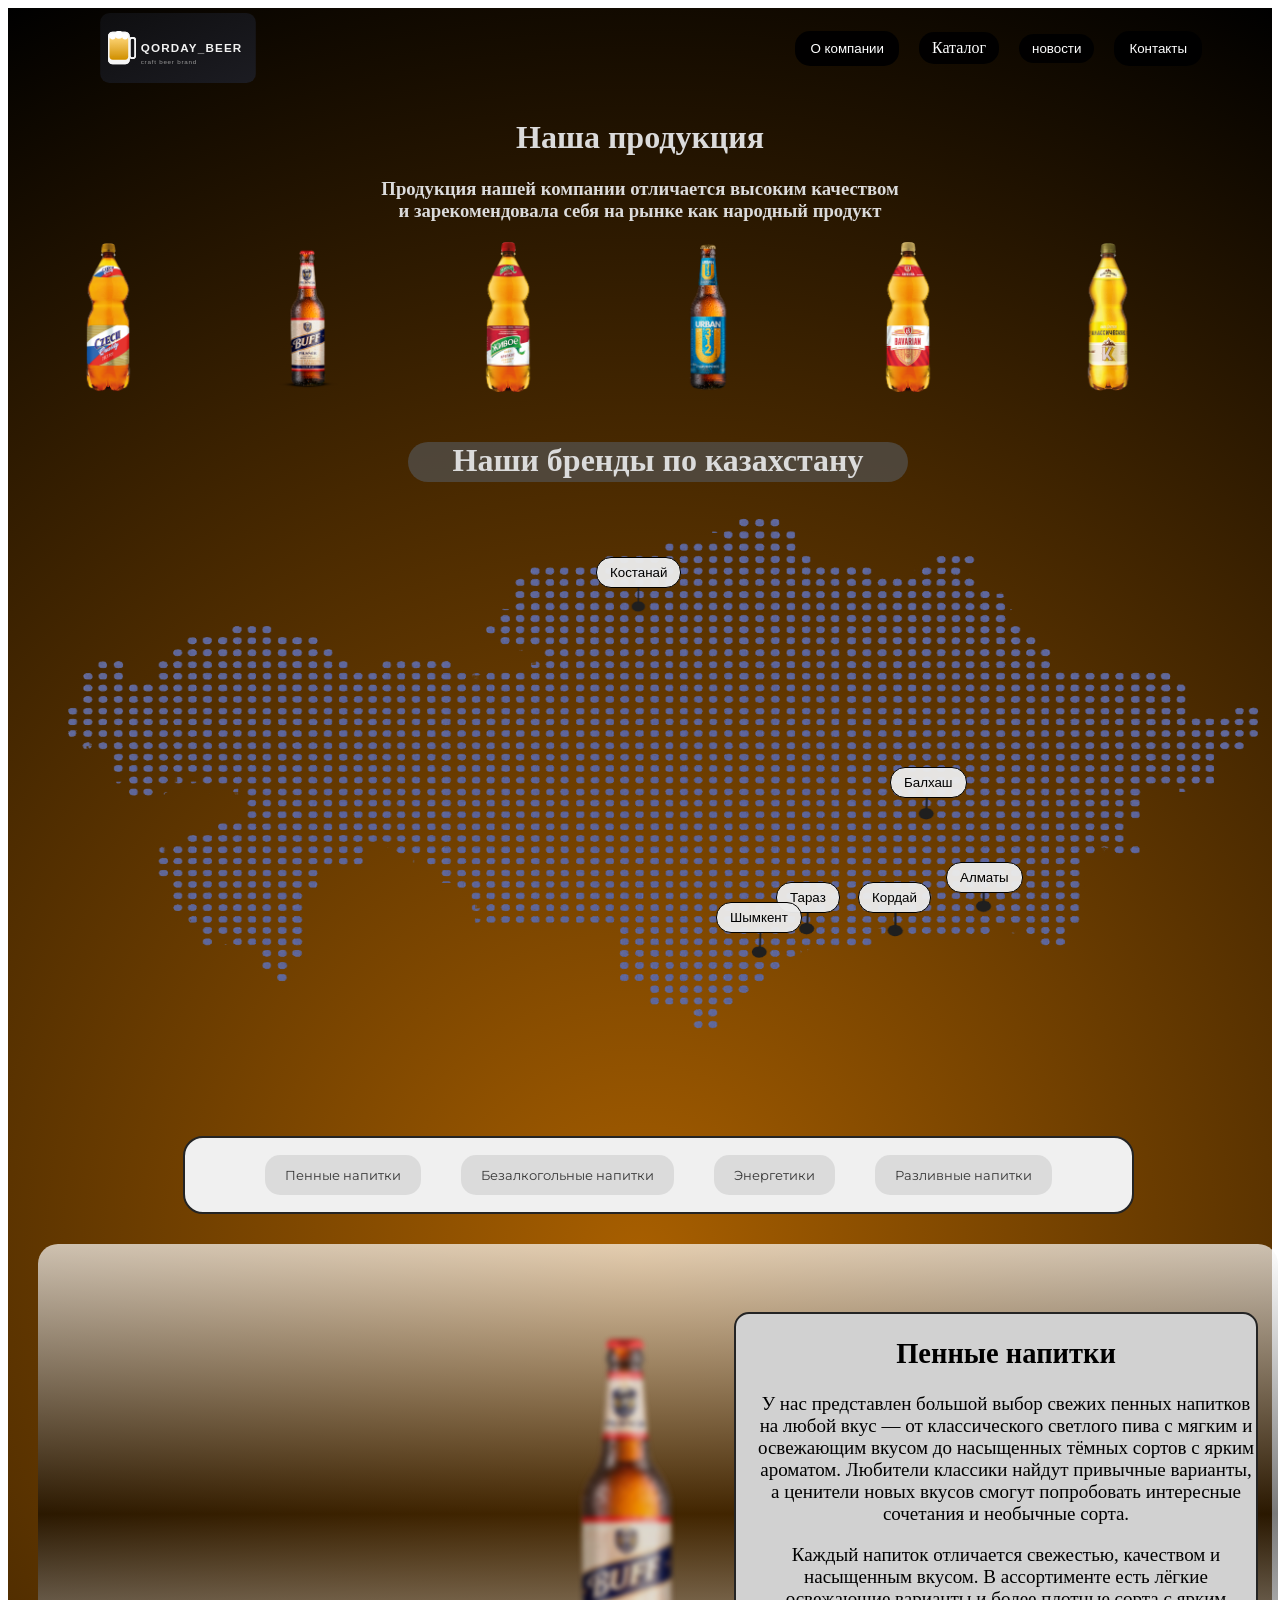
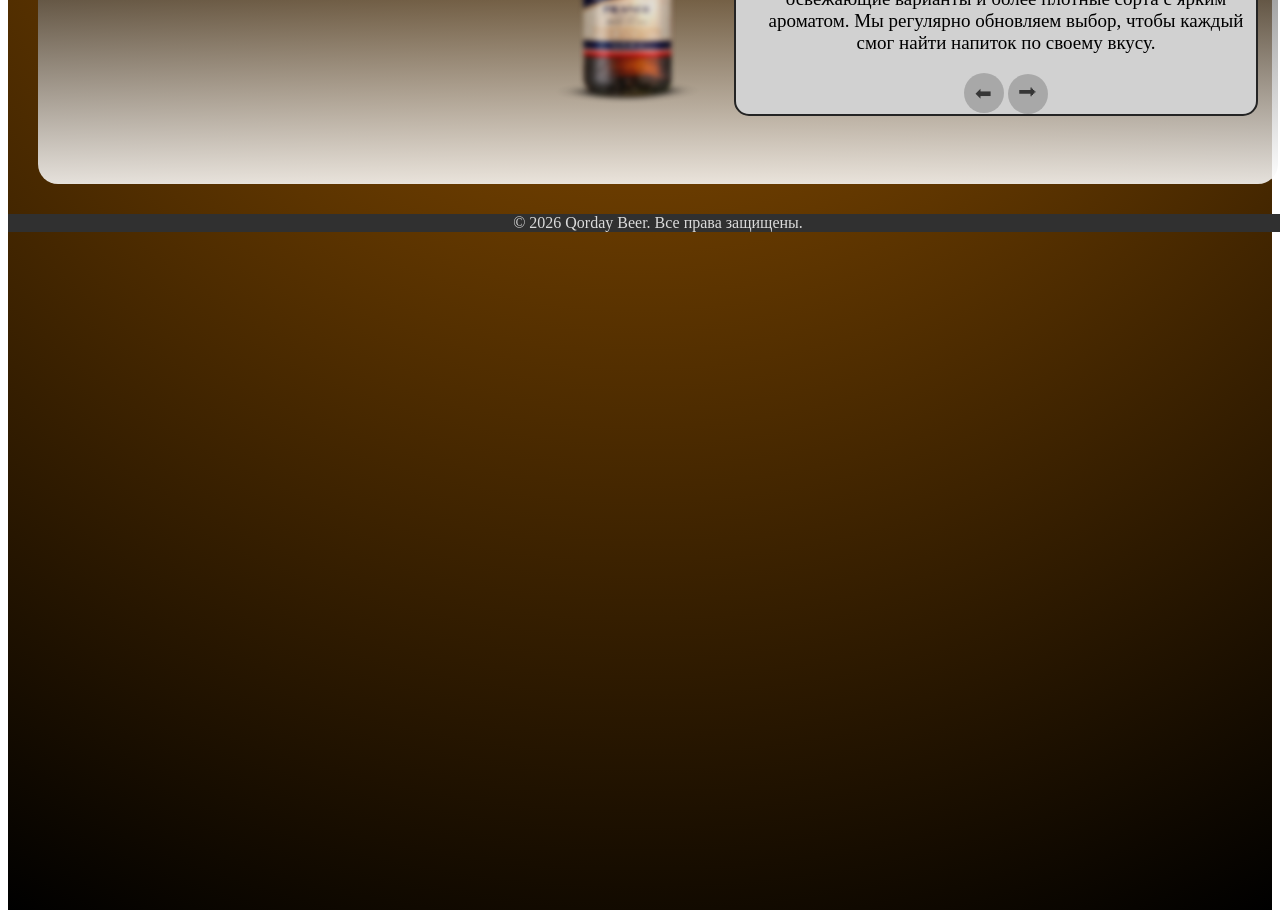
==== index.html @ 442737ae "first commit" ====
<!DOCTYPE html>
<html lang="ru">
  <head>
    <link href="https://fonts.googleapis.com/css2?family=Montserrat:wght@900&display=swap" rel="stylesheet">
    <link rel="icon" type="image/png" href="images/img_logo.jpg">
    <title>Qorday_Beer</title>
    <link rel="stylesheet" href="style.css">
    <link rel="stylesheet" href="https://cdn.jsdelivr.net/npm/swiper@11/swiper-bundle.min.css"/>
</head>
<body>
<div class="col">
       <header>
          <nav class="container">

            <div class="logo">
              <img src="images/br.svg" class="Photo_logo">
            </div>

              <div class="menu">

                <div class="nav_comp">
                  <div class="companiya">
                    <button class="btn_3">О компании</button>
                    <div class="dropdown_2">
                      <h2 class="o_nas">Абдыш-Ата – один из крупнейших производителей алкогольных и безалкогольных напитков Кыргызстана. Компания «Абдыш-Ата» была создана в 2000 году на базе Кантского сахарного завода, заложенного в далеком 1929 году. Начиная с экспериментальных нескольких ящиков пива торговой марки «Наше», компания постепенно набирала обороты. В результате были разработаны рецептуры, в основу которых легли эксклюзивные сорта хмеля и сочетание разных видов солода.</h2>
                  
                    </div>
                  </div>
                </div>

              <a href="catalog.html" class="btn_1 catalog">Каталог</a>

              <div class="nav_novosti">
                <div class="novosti">
                  <button class="btn_1">новости</button>
                  <div class="dropdown_3">
                    <h3 class="o_nas_2">Новостей пока нет.</h3>

                  </div>
                </div>
              </div>

                <div class="nav">
                  <div class="contacts">
                    <button class="btn_2">Контакты</button>
                    <div class="dropdown">
                      <a href="tel:+77007777070">+7 700 777 70 70</a>
                      <a href="tel:+77007007777">+7 700 700 77 77</a>
                    </div>
                  </div>
                </div>
              </div>

          </nav>
        </header>
  <div class="wrapper">
  <h1>Наша продукция</h1>
  <h3>Продукция нашей компании отличается высоким качеством<br>
и зарекомендовала себя на рынке как народный продукт</h3>
<div class="area">
  <div class="track">
    <div class="group">
      <img src="images/Чех.png" class="Photo">
      <img src="images/Баф.png" class="Photo">
      <img src="images/Живое пластик.png" class="Photo">
      <img src="images/урбааан.png" class="Photo">
      <img src="images/Бавария пластик.png" class="Photo">
      <img src="images/Классическое.png" class="Photo">
      <img src="images/жив.png" class="Photo">
      <img src="images/Живое пластик.png" class="Photo">
      <img src="images/лунтик.png" class="Photo">
    </div>

    <div class="group">
      <img src="images/Чех.png" class="Photo">
      <img src="images/Баф.png" class="Photo">
      <img src="images/Живое пластик.png" class="Photo">
      <img src="images/урбааан.png" class="Photo">
      <img src="images/Бавария пластик.png" class="Photo">
      <img src="images/Классическое.png" class="Photo">
      <img src="images/жив.png" class="Photo">
      <img src="images/Живое пластик.png" class="Photo">
      <img src="images/лунтик.png" class="Photo">
    </div>
  </div>
</div>





          <!--КАРТА-->
<div class="map">
  <h1>Наши бренды по казахстану</h1>
  <img src="images/карт_изм.png" class="map_photo">

  <!-- кнопки прямо в .map -->
<button class="btn_map_m1 btn_korday" onclick="openCity('korday')">Кордай</button>
<button class="btn_map_m1 btn_almaty" onclick="openCity('almaty')">Алматы</button>
<button class="btn_map_m1 btn_taraz" onclick="openCity('taraz')">Тараз</button>
<button class="btn_map_m1 btn_shymkent" onclick="openCity('shymkent')">Шымкент</button>
<button class="btn_map_m1 btn_balhash" onclick="openCity('balhash')">Балхаш</button>
<button class="btn_map_m1 btn_kostanay" onclick="openCity('kostanay')">Костанай</button>

<div class="dropdown_map01" id="city_dropdown">
  <button class="close" onclick="closeCity()">✕</button>
  <h2 id="city_name" class="zagolovok_map"></h2>
  <div id="city_photos"></div>
</div>



<div class="menu_2">
  <button class="btn_menu btn_01">Пенные напитки</button>
  <button class="btn_menu btn_02">Безалкогольные напитки</button>
  <button class="btn_menu btn_03">Энергетики</button>
  <button class="btn_menu btn_04">Разливные напитки</button>
</div>





<div class="cards">
  <div class="swiper">
    <div class="swiper-wrapper">
    </div>
  </div>

  <div class="opisanie">
    <h2 class="zagolovok_ops"></h2>
    <p class="text_1"></p>
    <p class="text_2"></p>
    <button class="strelki swiper-prev">⬅</button>
    <button class="strelki swiper-next">⮕</button>
  </div>
</div>


<footer class="col_footer">
  <p>© 2026 Qorday Beer. Все права защищены.</p>
</footer>


</div>
  </div>
</div>



<script src="https://cdn.jsdelivr.net/npm/swiper@11/swiper-bundle.min.js"></script>
<script src="script.js"></script>

</body>
</html>
---- style.css ----
.container {
  display: flex;
  justify-content: space-between;
  align-items: center;
  padding: 0px 70px;
  height: 80px;
}

.menu {
  display: flex;
  gap: 20px;
  align-items: center;
}

.btn_1,    /* Оформление кнопок */
.btn_2,
.btn_3 {
  padding: 7px 13px;
  background-color: rgba(0, 0, 0, 0.966);
  color: white;
  border: none;
  border-radius: 15px;
  transition: 0.3s;
  cursor: pointer;
}

.btn_1:hover,
.btn_2:hover,
.btn_3:hover  {
  transform: scale(1.05);
}

.btn_map:hover {
  transform: scale(1.05);
}


.nav_comp {
  position: relative;
}

.companiya {
  position: relative;
  display: inline-block;
}

/* кнопка */
.btn_3 {
  padding: 10px 15px;
  cursor: pointer;
}

/* dropdown */
.dropdown_2 {
  position: absolute;
  top: 100%;
  left: 0;

  background: rgb(162, 165, 81);
  border: 5px solid #ccc;
  border-radius: 20px;
  min-width: 400px;

  box-shadow: 0 5px 15px rgba(0, 0, 0, 0.2);
  z-index: 1000;

  /* скрыто */
  opacity: 0;
  visibility: hidden;
  transform: translateY(10px);

  transition: all 0.25s ease;

  pointer-events: none;
}

/* текст */
.o_nas {
  padding: 10px;
  color: black;
  font-size: 14px;
  line-height: 1.4;
}

/* появление */
.companiya:hover .dropdown_2 {
  opacity: 1;
  visibility: visible;
  transform: translateY(0);
  pointer-events: auto;
}


.nav {
  position: relative;
}

.contacts {
  position: relative;
  display: inline-block;
}

/* кнопка */
.btn_2 {
  padding: 10px 15px;
  cursor: pointer;
}

/* dropdown */
.dropdown {
  position: absolute;
  top: 100%;
  left: 0;

  background: white;
  border: 3px solid #ccc;
  border-radius: 10px;

  min-width: 180px;
  box-shadow: 0 5px 15px rgba(0,0,0,0.2);
  z-index: 1000;

  /* скрытие (без display) */
  opacity: 0;
  visibility: hidden;
  transform: translateY(10px);

  transition: all 0.25s ease;

  pointer-events: none;
}

/* ссылки */
.dropdown a {
  display: block;
  padding: 10px;
  text-decoration: none;
  color: black;
  margin-bottom: 4px;
}

.dropdown a:hover {
  background: #444444;
  border-radius: 12px;
  transition: 0.4s;
}

/* появление */
.contacts:hover .dropdown {
  opacity: 1;
  visibility: visible;
  transform: translateY(0);
  pointer-events: auto;
}

.logo {
  display: flex;
  align-items: center;
  gap: 10px;
}

.Photo_logo {
  border-radius: 15px;
  width: 200px;
  height: 70px;
}

.wrapper {
  display: block;
  text-align: center;
  border-radius: 0px;
  color:rgb(219, 219, 219);
  margin-top: 0px;
  padding-top: 10px;
}

.area {
  width: 100%;
  height: 200px;
  overflow: hidden;
  position: relative;
  margin-top: 20px;
}

.track {
  display: flex;
  align-items: center;
  width: fit-content;
  animation: scroll 25s linear infinite;
}

.group {
  display: flex;
  align-items: center;
  flex-wrap: nowrap;
}

.Photo {
  width: 200px;
  height: 150px;
  object-fit: contain;
  flex-shrink: 0;
  display: block;
  max-width: 200px;
  max-height: 150px;
}



@keyframes scroll {
  0% {
    transform: translateX(0);
  }
  100% {
    transform: translateX(-50%);
  }
}

                  /* Оформление кнопок меню */
.btn_menu {
  padding: 12px 20px;
  background-color: rgba(219, 219, 219, 0.966);
  color: rgb(54, 54, 54);
  border: none;
  border-radius: 15px;
  transition: 0.3s;
  cursor: pointer;
  font-family: 'Montserrat', sans-serif;
}

.btn_menu:hover {
  background-color: #303030;
  color:#ebebeb
}

.btn_menu.active {
  background-color: #303030;
  color:#ebebeb
}


                   /* ОФОРМЛЕНИЕ КАРТОЧЕК */

.menu_2 {
  display: flex;
  justify-content: center;
  gap: 40px;   /* уменьшили */
  background-color: #f0f0f0;
  border-color: #0000;
  border: 2px solid#242424;
  padding: 17px 80px;
  width: fit-content;
  margin: 0 auto;
  border-radius: 20px;
}                  /* ОФОРМЛЕНИЕ КАРТОЧЕК*/




.cards {
  display: flex;
  justify-content: center;
  gap: 30px;
  padding: 20px;
  align-items: center;
  position: relative;
  background: #ffffff;
  background: linear-gradient(0deg, rgba(255, 255, 255, 0.86) 0%, rgba(0, 0, 0, 0.52) 50%, rgba(255, 255, 255, 0.69) 100%);
  border-radius: 20px;
  margin: 30px;
}

.col {
  min-height: 278vh;
  width: 100%;
  background: #a85f00;
  background: radial-gradient(circle, rgba(168, 95, 0, 1) 0%, rgba(0, 0, 0, 1) 100%);
}

      /* СТРЕЛКИ */
.strelki {
  height: 40px;
  width: 40px;
  font-size: 20px;
  background-color: rgba(167, 167, 167, 0.966);
  color: rgb(54, 54, 54);
  transition: 0.3s;
  border-radius: 100%;
  border:none;
}

.strelki:hover {
  background-color: #242424;
  color:#ebebeb
}      /* СТРЕЛКИ */


.opisanie {
  background-color: #d1d1d1;
  border-radius: 15px;
  max-width: 500px;
  height: 400px;
  align-items: center;
  border: 2px solid#242424;
  font-size: 19px;
  padding-left: 20px;
}

.text_1,
.text_2,
.zagolovok_ops {
  color:#000000
}

.swiper {
  width: 700px;
  height: 500px;
}

.swiper-slide {
  display: flex;
  align-items: center;
  justify-content: center;
  opacity: 0.9;
  transform: scale(0.8);
  transition: all 0.3s ease;
  filter:blur(3px)
}

.swiper-slide img {
  width: 350px;
  height:500px;
  object-fit: contain;
}

.swiper-slide-active {
  opacity: 1;
  transform: scale(1);
  z-index: 2;
  filter:blur(0px)
}


         /* КАРТА ОФОРМЛЕНИЕ */
.map {
  position: relative;
  width: 1300px;
  height: 750px;
  margin: auto;
}

.map h1 {
  background-color: #535353af;
  border-radius: 20px;
  width: 500px;
  height: 40px;
  text-align: center;
  margin: auto;
}


.map_photo {
  width: 1300px;
  height: 650px;
}


.btn_map_m1{
  padding: 10px 15px;
  cursor: pointer;
}

.btn_map_m1 {
  padding: 7px 13px;
  background-color: rgba(235, 235, 235, 0.966);
  color: rgb(0, 0, 0);
  border: 1px solid black;
  border-radius: 15px;
  transition: 0.3s;
  cursor: pointer;
}

.btn_map_m1.active {
  background-color: black;
  color:rgb(219, 219, 219) 
}

/* dropdown */
.dropdown_map01 {
  position: absolute;
  top: 330px;  /* можешь двигать */
  left: 20px;
  flex-direction: column;

  border: 1px solid #b3b3b3;
  border-radius: 10px;
  max-width: 300px;  /* максимальная ширина */
  overflow-x: auto;  /* скролл если фото много */
  overflow-y: hidden;

  box-shadow: 0 5px 15px rgba(0,0,0,0.2);
  z-index: 1000;

  opacity: 0;
  visibility: hidden;
  transform: translateY(10px);
  transition: all 0.25s ease;
  pointer-events: none;
}

#city_name {
  padding: 5px 10px;
  background-color: #ffffff;
  color:#222222;
  position: sticky;
  left: 0;
  z-index: 1;
}

#city_photos {
  display: flex;
  flex-wrap: nowrap;  /* не переносит, всё в одну строку */
  gap: 5px;
}

.img_map_1 {
  width: 180px;
  height: 250px;;
}

.dropdown_map01.open {
  opacity: 1;
  visibility: visible;
  transform: translateY(0);
  pointer-events: auto;
  background-color: #ffffff;
}


.close {
  position: sticky;
  border-radius: 100%;
  border:none;
  top: 0px;
  left: calc(100% - 35px);
  background-color: #0e0e0eee;
  color:#ffffff;
  width: 35px;
  height: 35px;
  cursor: pointer;
}


.btn_korday {
  position: absolute;
  top: 440px;
  left: 850px;
}

.btn_almaty {
  position: absolute;
  top: 420px;
  left: 938px;
}

.btn_taraz {
  position: absolute;
  top: 440px;
  left: 768px;
}

.btn_shymkent {
  position: absolute;
  top: 460px;
  left: 708px;
}

.btn_balhash {
  position: absolute;
  top: 325px;
  left: 882px;
}

.btn_kostanay {
  position: absolute;
  top: 115px;
  left: 588px;
}

.btn_map_m1:hover {
  background-color: #222222;
  color:#dbdbdb;
}

.col_footer {
  background-color: #303030;
}




.nav_novosti {
  position: relative;
}

.novosti {
  position: relative;
  display: inline-block;
}

.dropdown_3 {
  position: absolute;
  top: 100%;
  left: 0;
  background: rgb(162, 165, 81);
  border: 5px solid #ccc;
  border-radius: 20px;
  min-width: 200px;
  z-index: 1000;
  opacity: 0;
  visibility: hidden;
  transform: translateY(10px);
  transition: all 0.25s ease;
  pointer-events: none;
}

.novosti:hover .dropdown_3 {
  opacity: 1;
  visibility: visible;
  transform: translateY(0);
  pointer-events: auto;
}

.catalog {
  text-decoration: none;
}
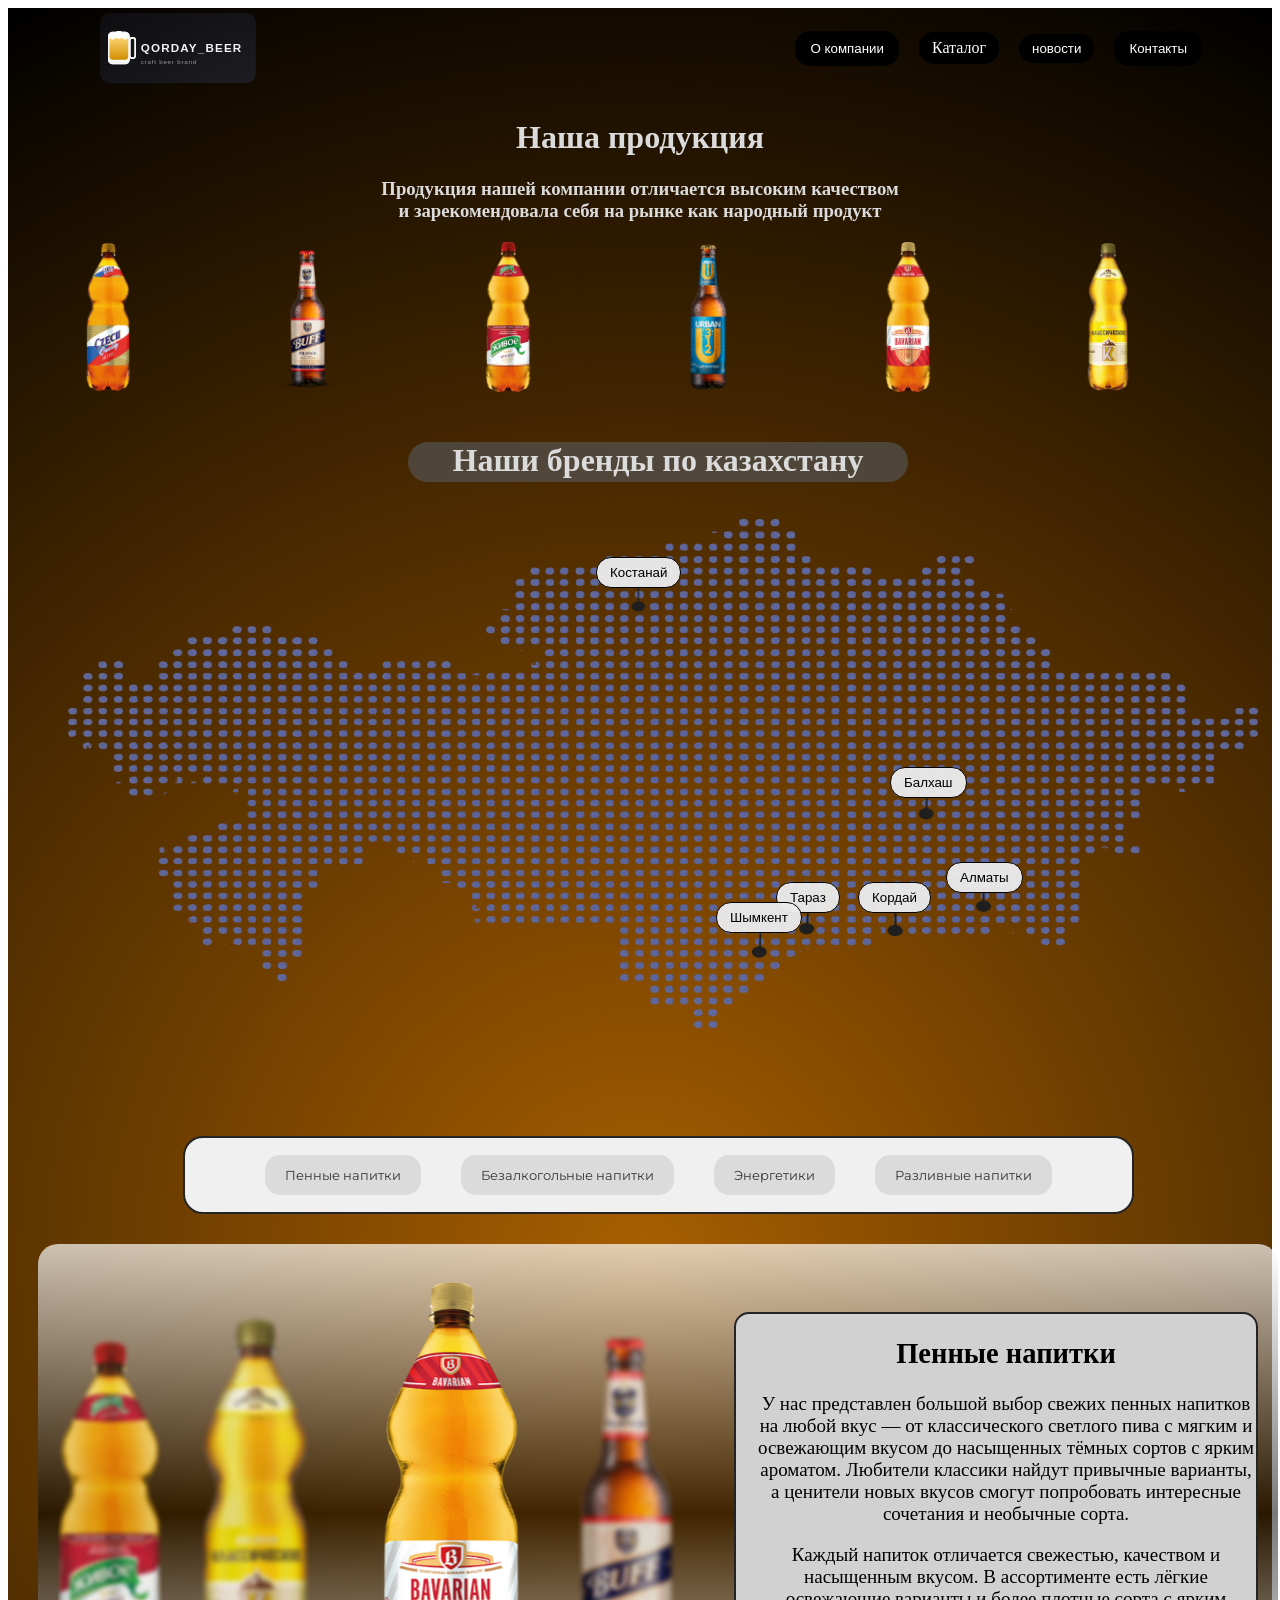
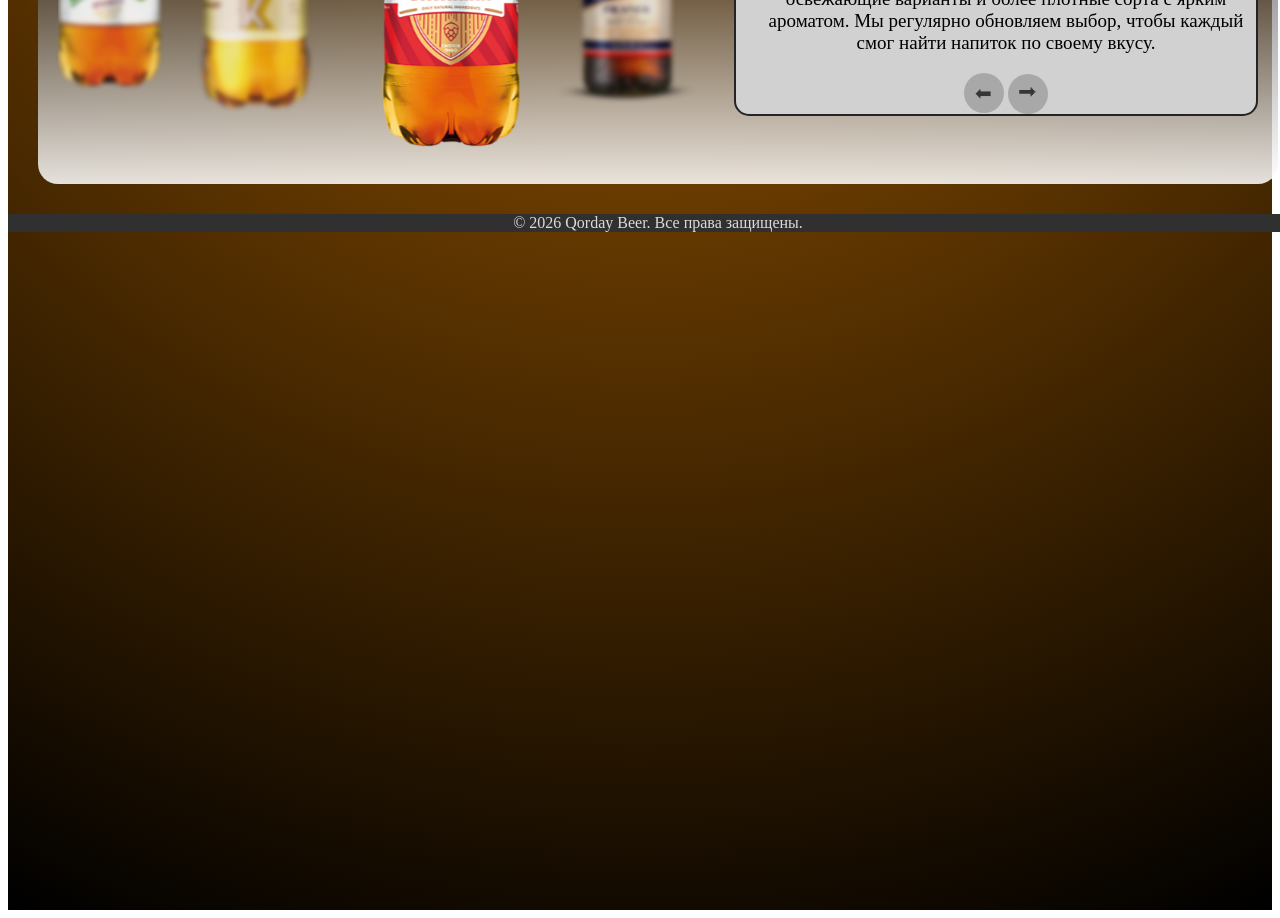
==== commit 6449d8dd: "rename images" ====
--- a/index.html
+++ b/index.html
@@ -66,7 +66,7 @@
       <img src="images/урбааан.png" class="Photo">
       <img src="images/Бавария пластик.png" class="Photo">
       <img src="images/Классическое.png" class="Photo">
-      <img src="images/жив.png" class="Photo">
+      <img src="images/zivoe.png" class="Photo">
       <img src="images/Живое пластик.png" class="Photo">
       <img src="images/лунтик.png" class="Photo">
     </div>
@@ -78,7 +78,7 @@
       <img src="images/урбааан.png" class="Photo">
       <img src="images/Бавария пластик.png" class="Photo">
       <img src="images/Классическое.png" class="Photo">
-      <img src="images/жив.png" class="Photo">
+      <img src="images/zivoe.png" class="Photo">
       <img src="images/Живое пластик.png" class="Photo">
       <img src="images/лунтик.png" class="Photo">
     </div>
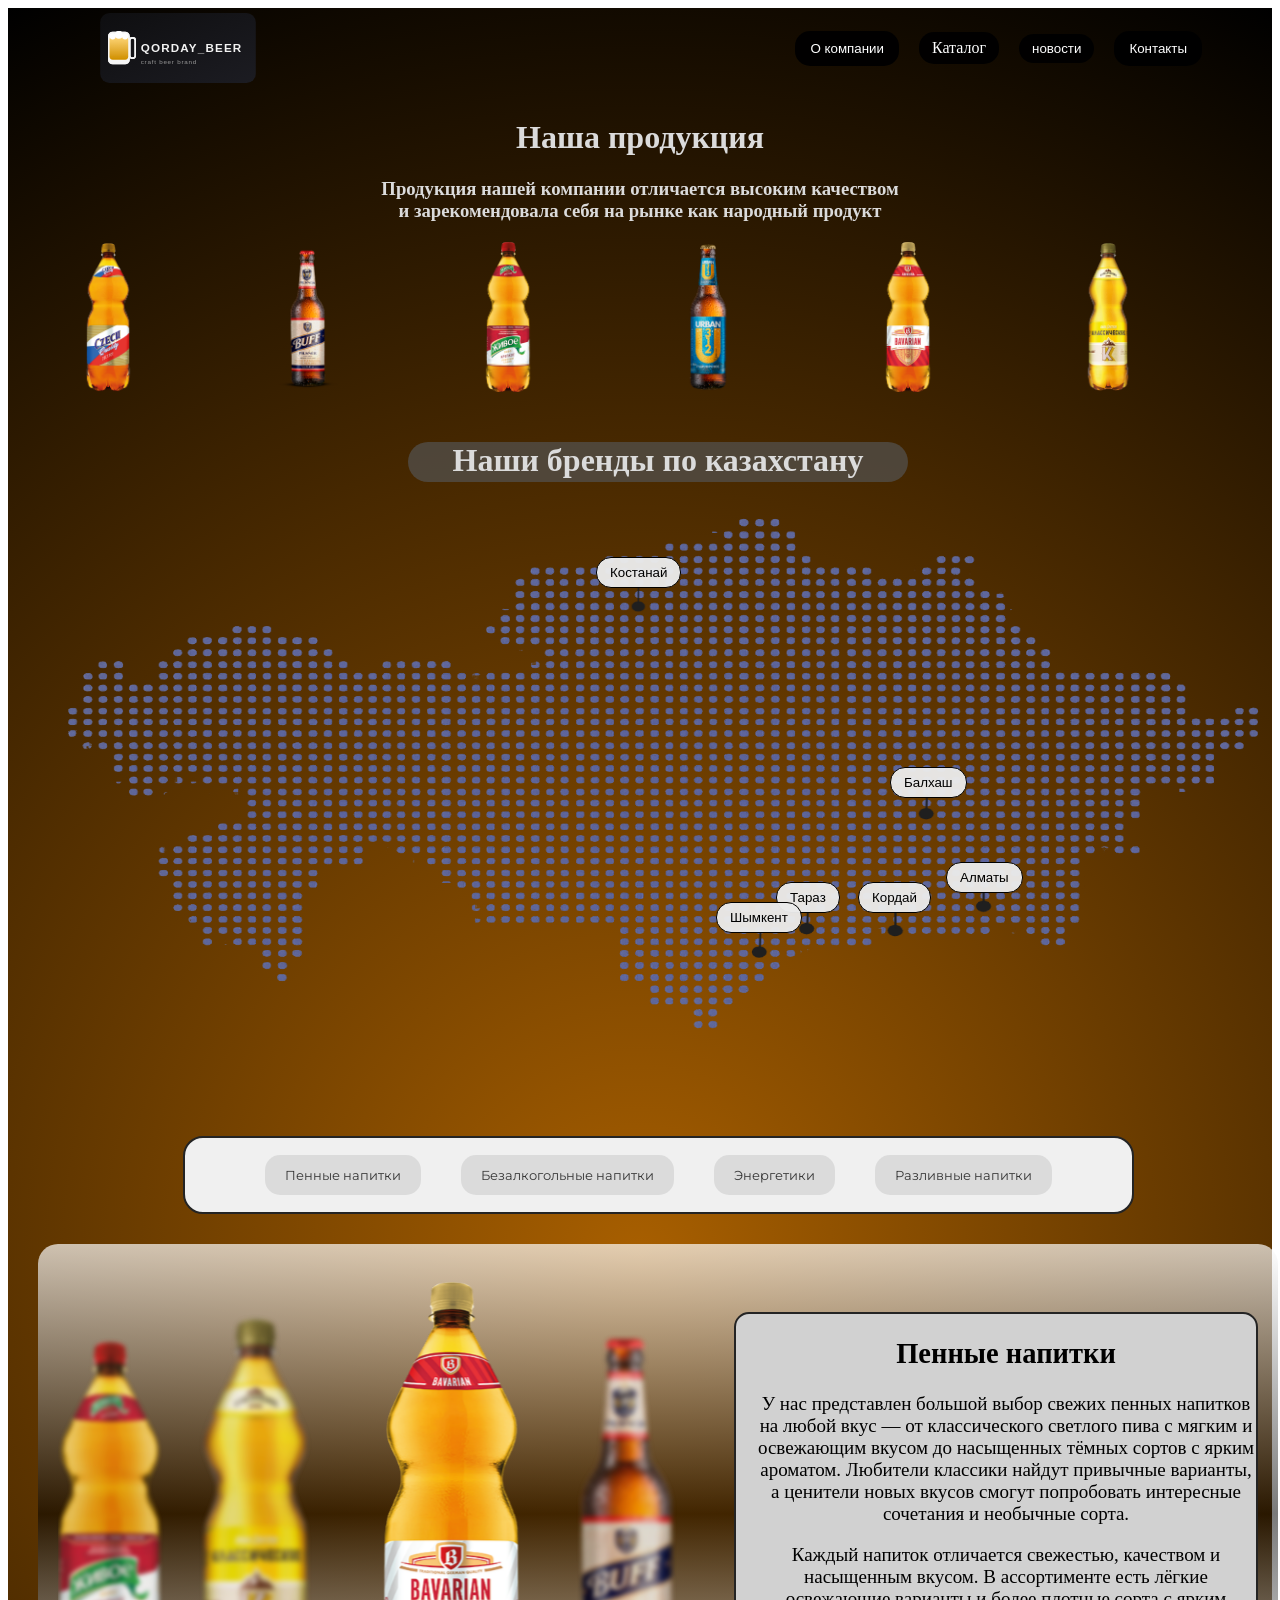
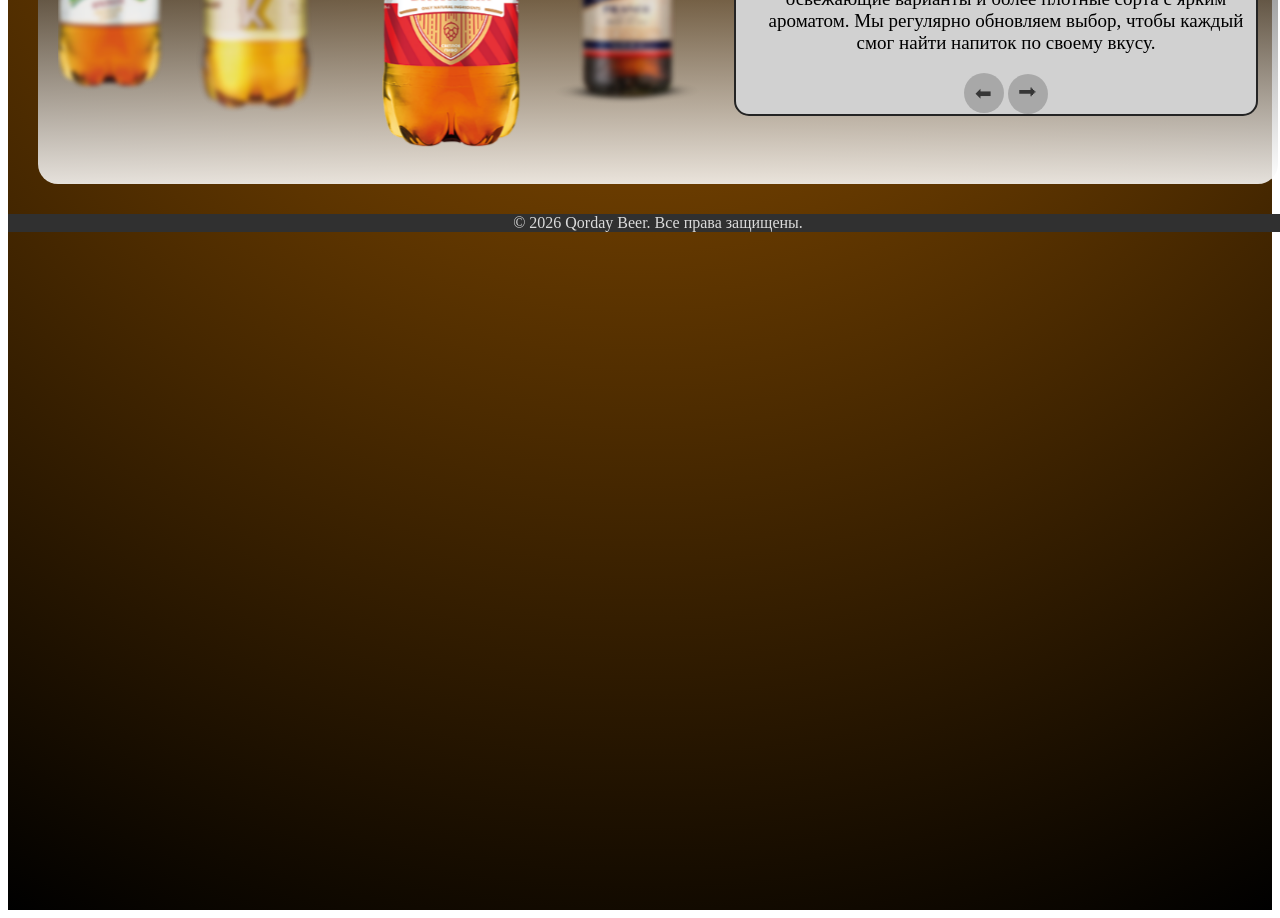
==== commit 651008a0: "rename images" ====
--- a/index.html
+++ b/index.html
@@ -64,7 +64,7 @@
       <img src="images/Баф.png" class="Photo">
       <img src="images/Живое пластик.png" class="Photo">
       <img src="images/урбааан.png" class="Photo">
-      <img src="images/Бавария пластик.png" class="Photo">
+      <img src="images/bavaria plastik.png" class="Photo">
       <img src="images/Классическое.png" class="Photo">
       <img src="images/zivoe.png" class="Photo">
       <img src="images/Живое пластик.png" class="Photo">
@@ -76,7 +76,7 @@
       <img src="images/Баф.png" class="Photo">
       <img src="images/Живое пластик.png" class="Photo">
       <img src="images/урбааан.png" class="Photo">
-      <img src="images/Бавария пластик.png" class="Photo">
+      <img src="images/bavaria plastik.png" class="Photo">
       <img src="images/Классическое.png" class="Photo">
       <img src="images/zivoe.png" class="Photo">
       <img src="images/Живое пластик.png" class="Photo">
--- a/style.css
+++ b/style.css
@@ -533,4 +533,17 @@
 
 .catalog {
   text-decoration: none;
+}
+
+@media (max-width: 768px) {
+  .container {
+    flex-direction: column;
+    height: auto;
+    padding: 10px 20px;
+  }
+
+  .menu {
+    flex-wrap: wrap;
+    justify-content: center;
+  }
 }
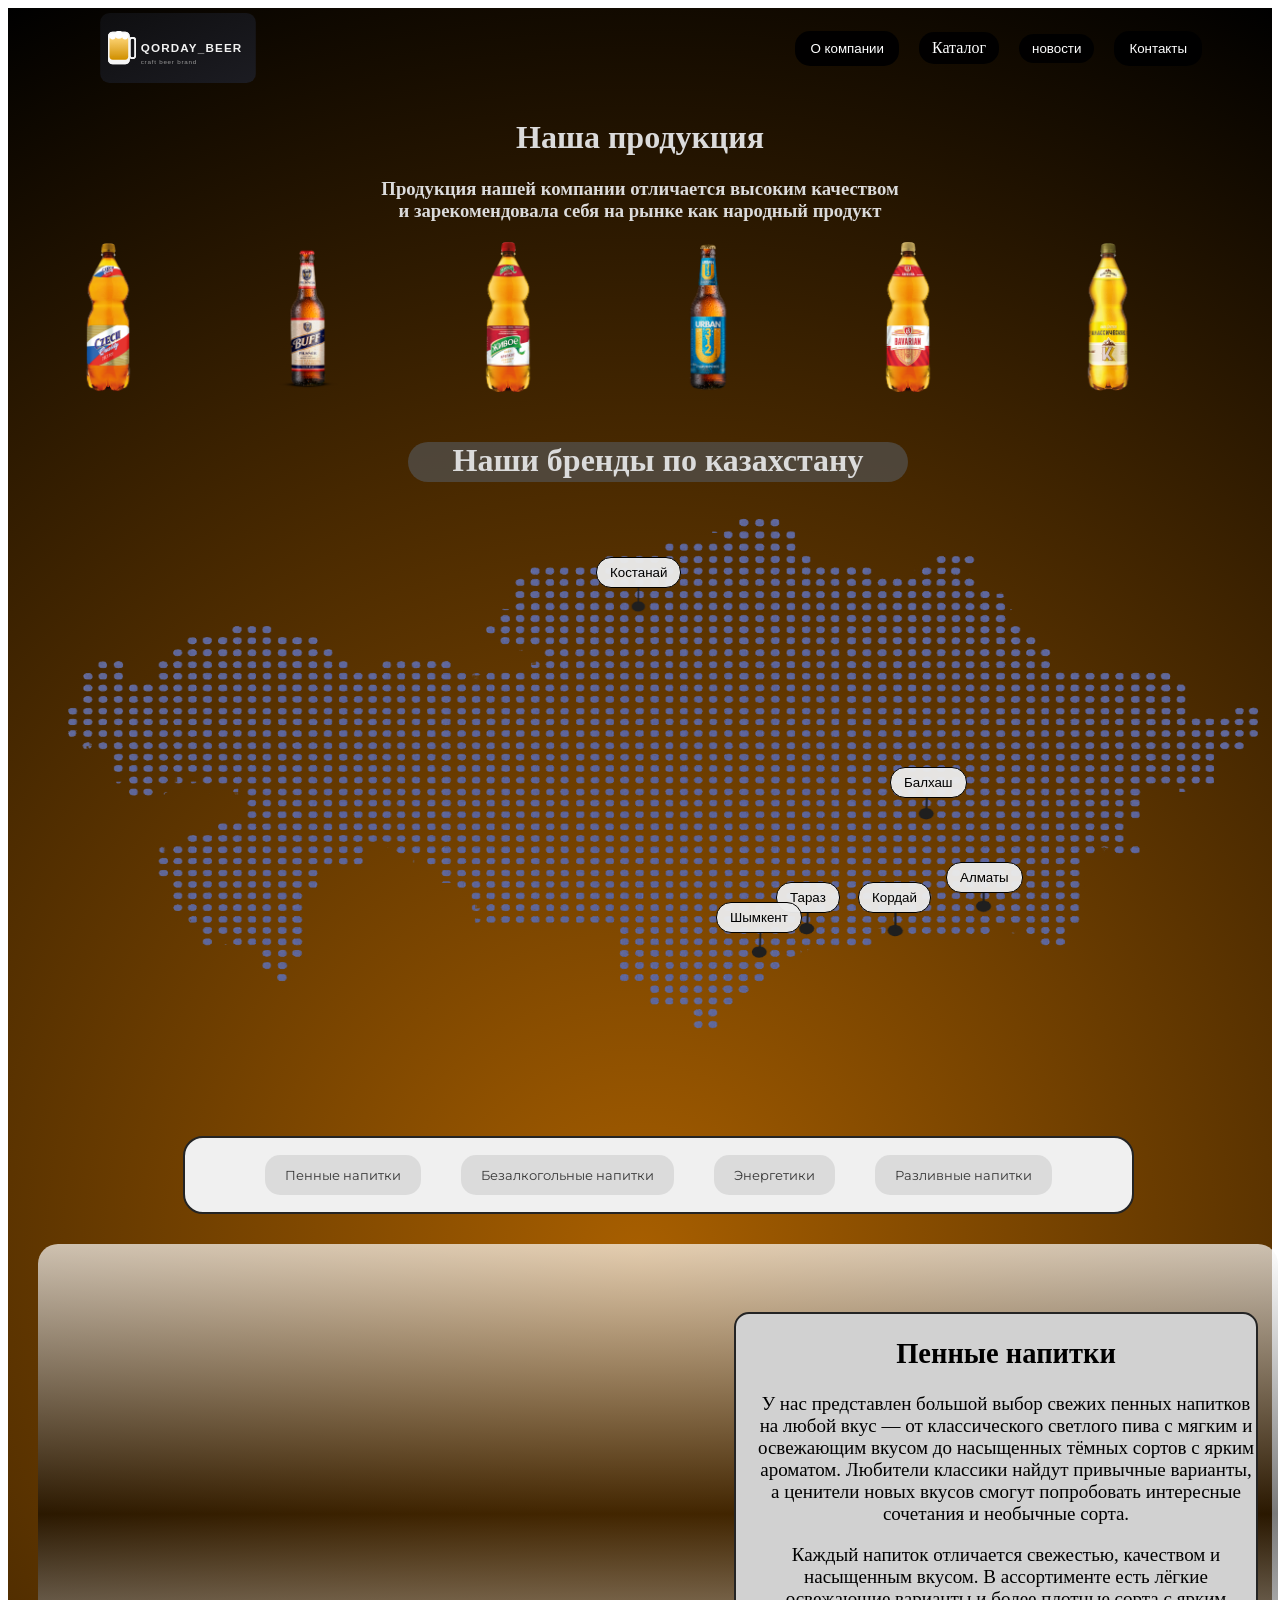
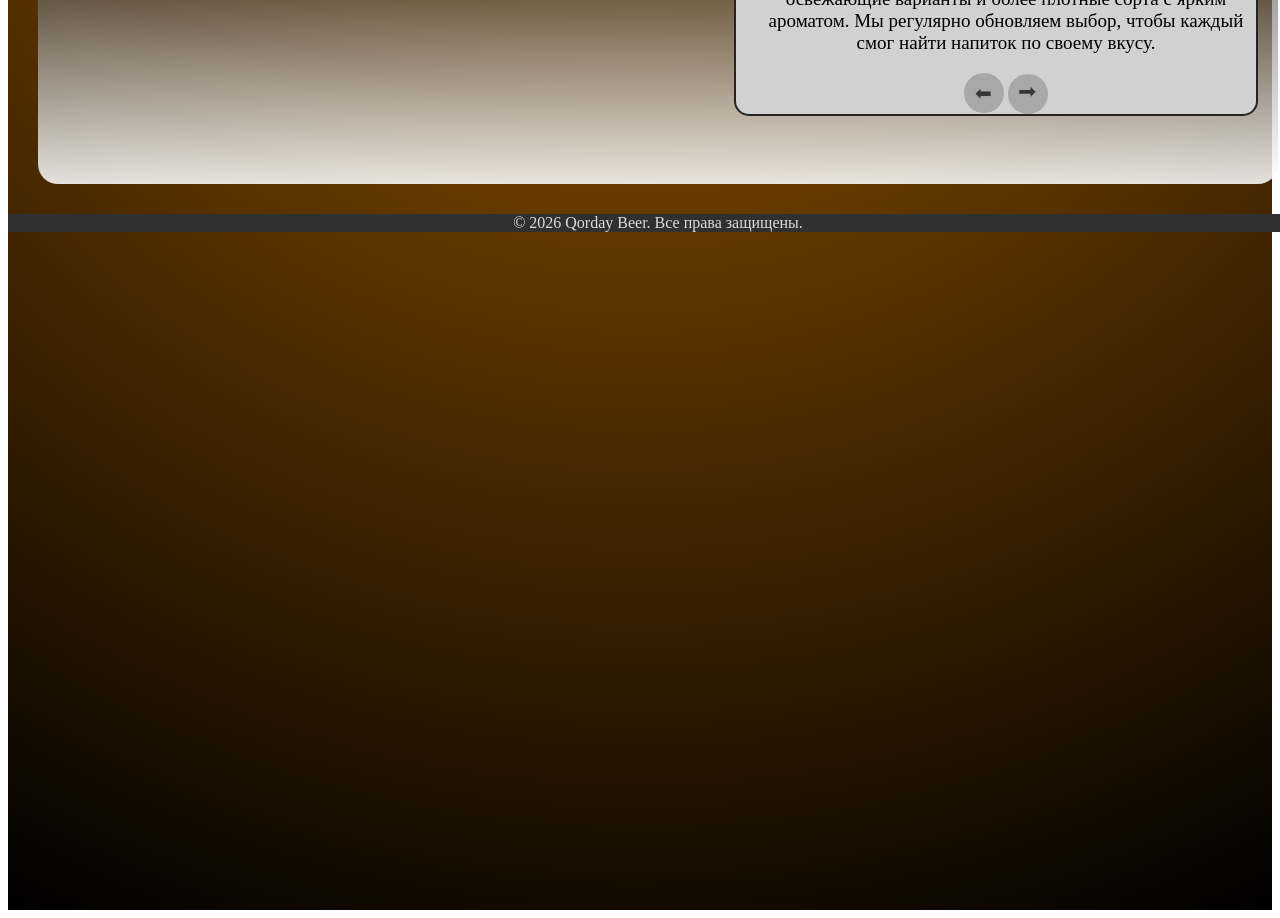
==== commit 3acaadb8: "rename images" ====
--- a/index.html
+++ b/index.html
@@ -60,7 +60,7 @@
 <div class="area">
   <div class="track">
     <div class="group">
-      <img src="images/Чех.png" class="Photo">
+      <img src="images/chex.png" class="Photo">
       <img src="images/Баф.png" class="Photo">
       <img src="images/Живое пластик.png" class="Photo">
       <img src="images/урбааан.png" class="Photo">
@@ -72,7 +72,7 @@
     </div>
 
     <div class="group">
-      <img src="images/Чех.png" class="Photo">
+      <img src="images/chex.png" class="Photo">
       <img src="images/Баф.png" class="Photo">
       <img src="images/Живое пластик.png" class="Photo">
       <img src="images/урбааан.png" class="Photo">
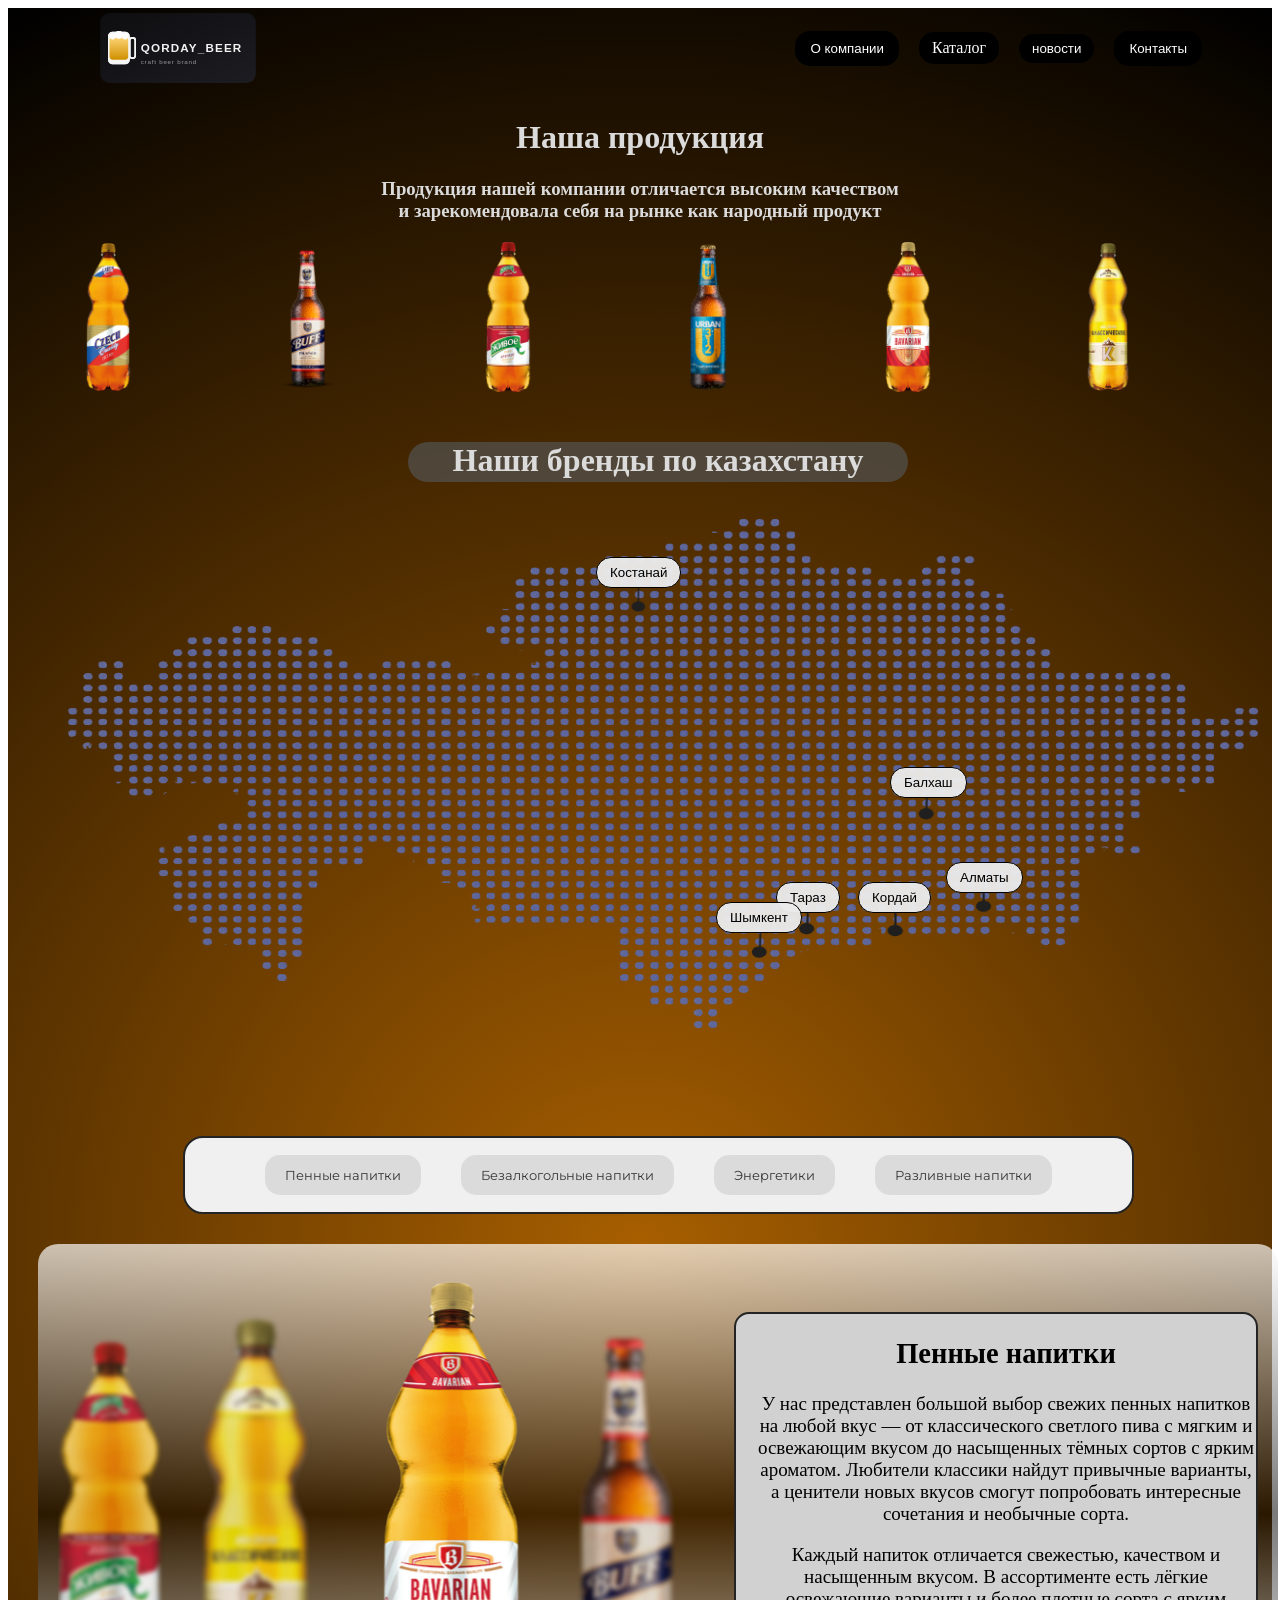
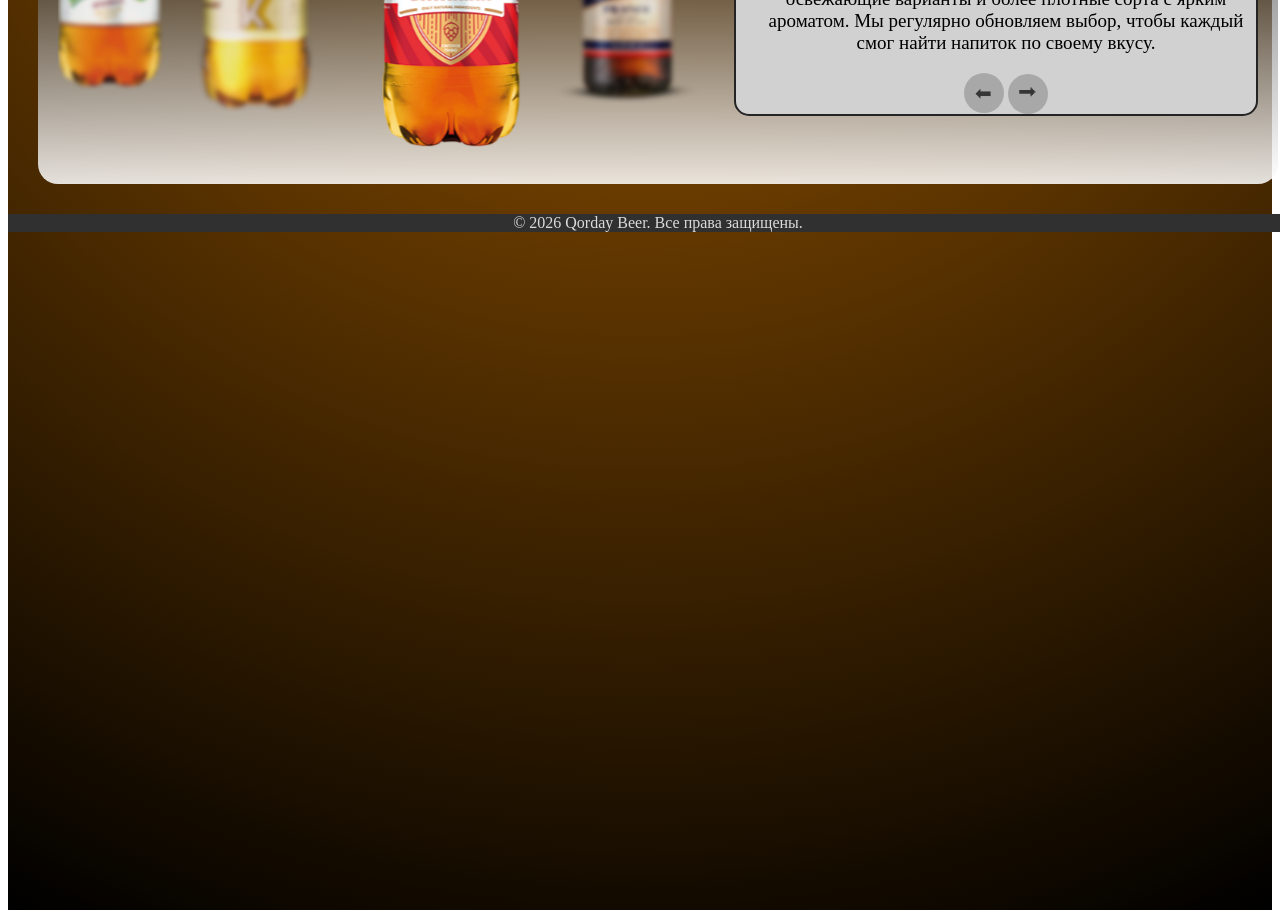
==== commit 94e3b3b0: "rename images" ====
--- a/index.html
+++ b/index.html
@@ -61,26 +61,26 @@
   <div class="track">
     <div class="group">
       <img src="images/chex.png" class="Photo">
-      <img src="images/Баф.png" class="Photo">
+      <img src="images/buff.png" class="Photo">
       <img src="images/Живое пластик.png" class="Photo">
       <img src="images/урбааан.png" class="Photo">
       <img src="images/bavaria plastik.png" class="Photo">
       <img src="images/Классическое.png" class="Photo">
       <img src="images/zivoe.png" class="Photo">
       <img src="images/Живое пластик.png" class="Photo">
-      <img src="images/лунтик.png" class="Photo">
+      <img src="images/luntik.png" class="Photo">
     </div>
 
     <div class="group">
       <img src="images/chex.png" class="Photo">
-      <img src="images/Баф.png" class="Photo">
+      <img src="images/buff.png" class="Photo">
       <img src="images/Живое пластик.png" class="Photo">
       <img src="images/урбааан.png" class="Photo">
       <img src="images/bavaria plastik.png" class="Photo">
       <img src="images/Классическое.png" class="Photo">
       <img src="images/zivoe.png" class="Photo">
       <img src="images/Живое пластик.png" class="Photo">
-      <img src="images/лунтик.png" class="Photo">
+      <img src="images/luntik.png" class="Photo">
     </div>
   </div>
 </div>
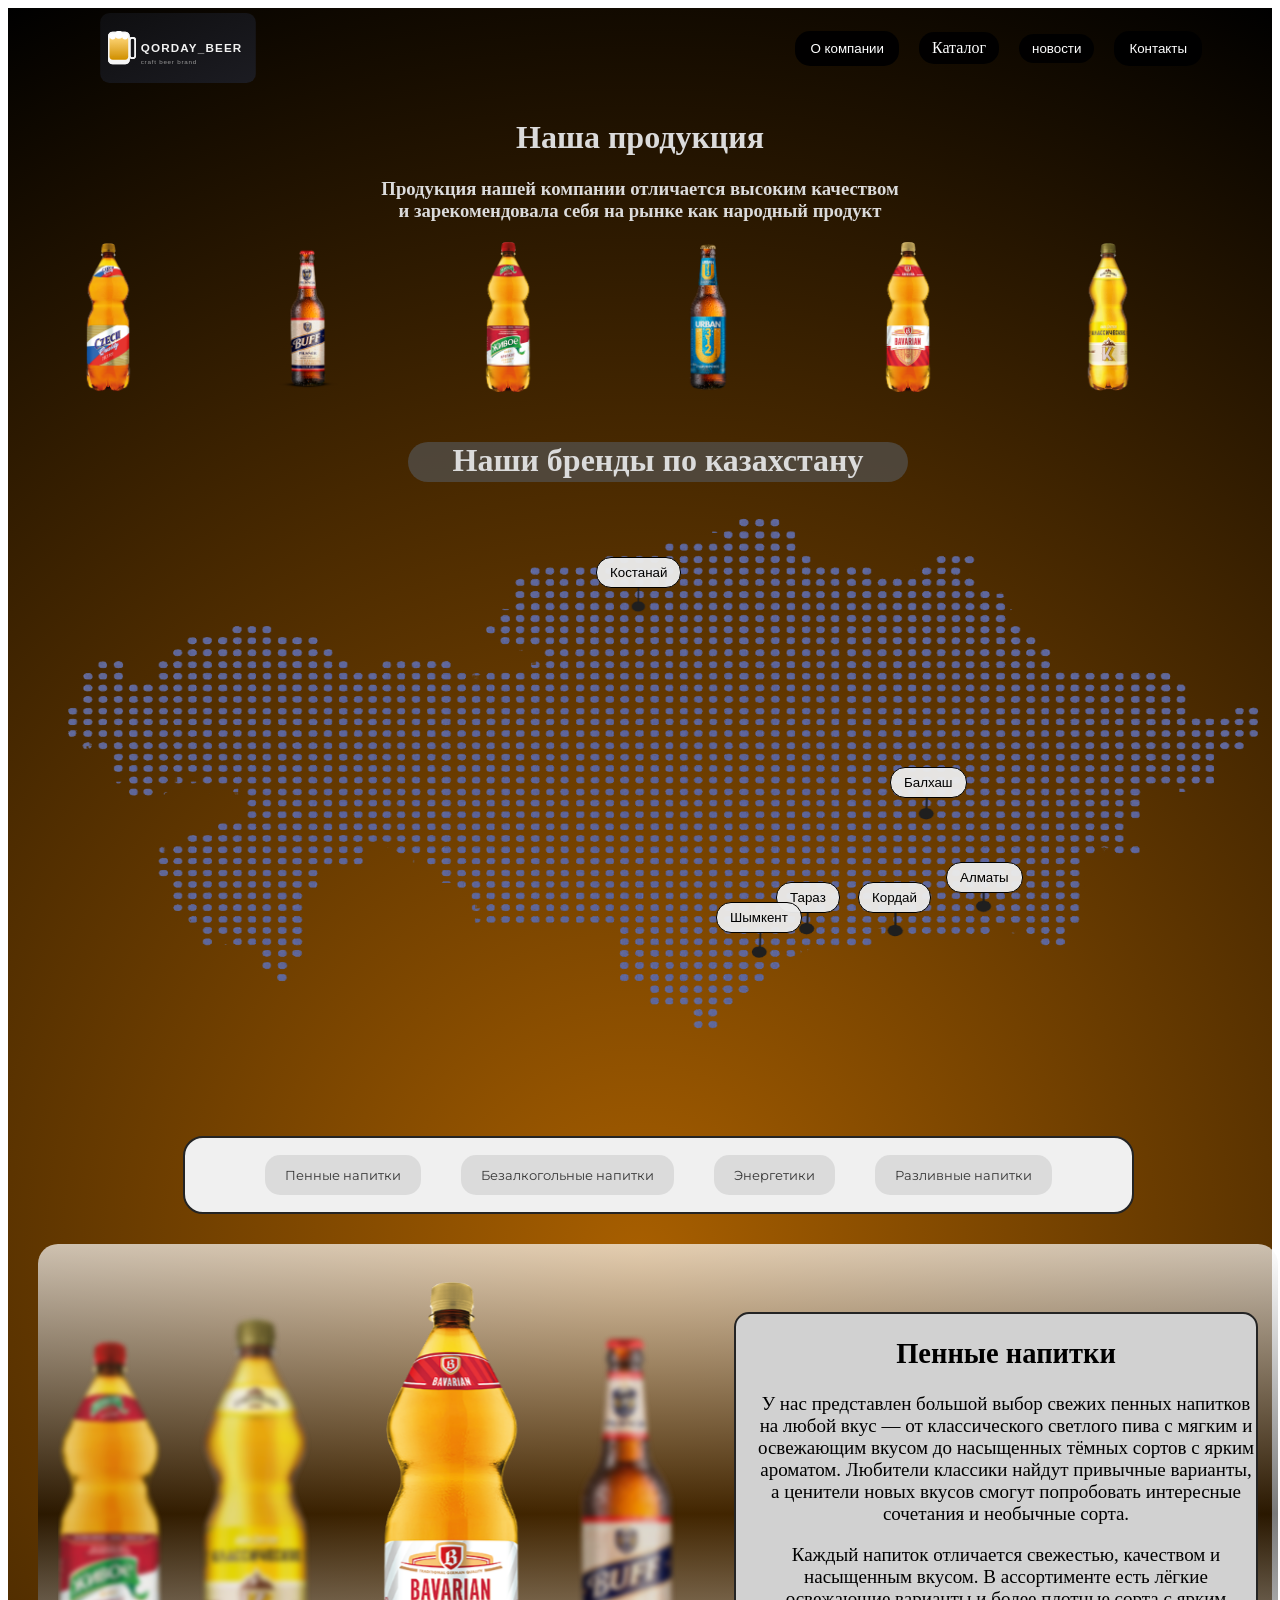
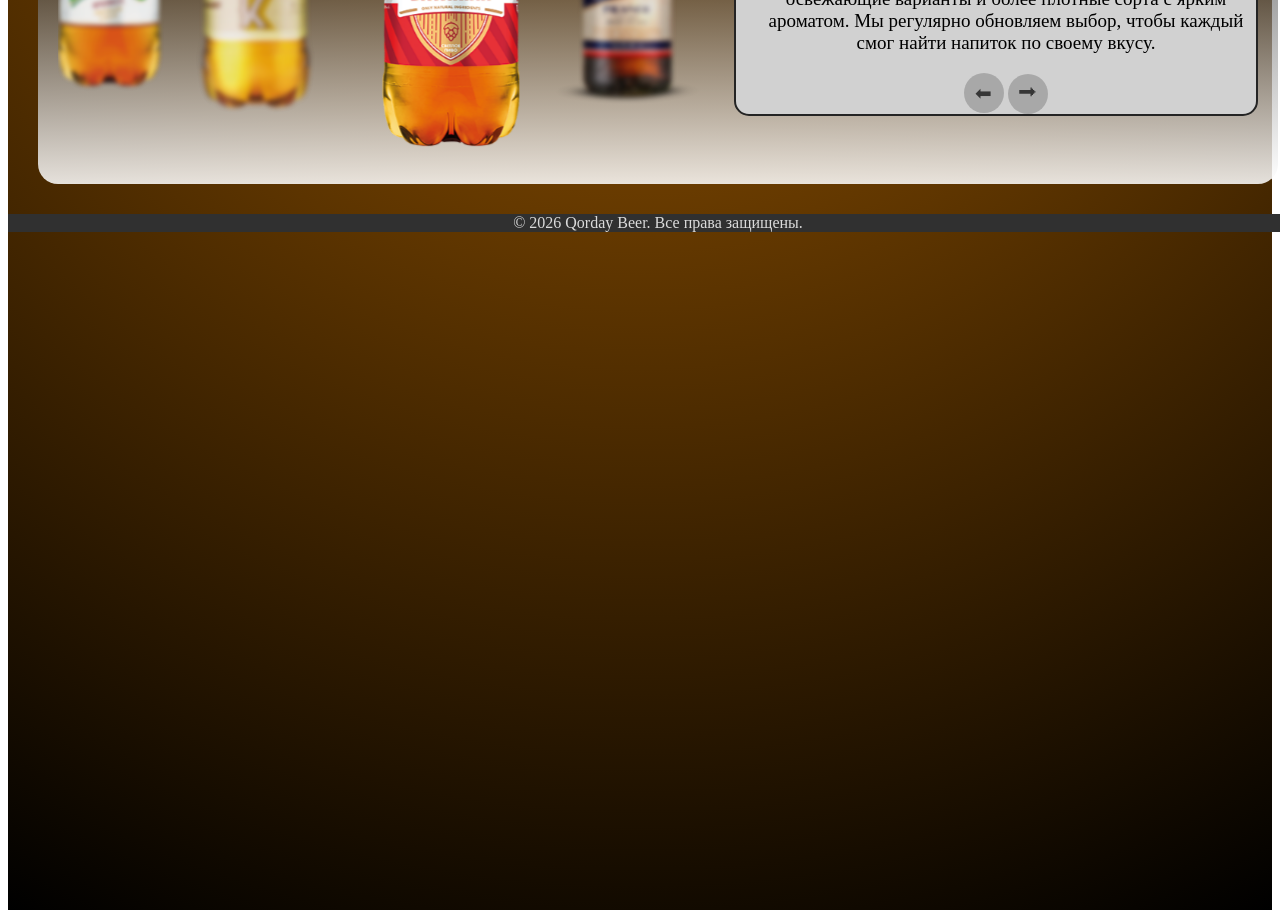
==== commit c2a7172c: "rename images" ====
--- a/index.html
+++ b/index.html
@@ -62,24 +62,24 @@
     <div class="group">
       <img src="images/chex.png" class="Photo">
       <img src="images/buff.png" class="Photo">
-      <img src="images/Живое пластик.png" class="Photo">
+      <img src="images/zivoe plastik.png" class="Photo">
       <img src="images/урбааан.png" class="Photo">
       <img src="images/bavaria plastik.png" class="Photo">
-      <img src="images/Классическое.png" class="Photo">
+      <img src="images/classicheskoe.png" class="Photo">
       <img src="images/zivoe.png" class="Photo">
-      <img src="images/Живое пластик.png" class="Photo">
+      <img src="images/zivoe plastik.png" class="Photo">
       <img src="images/luntik.png" class="Photo">
     </div>
 
     <div class="group">
       <img src="images/chex.png" class="Photo">
       <img src="images/buff.png" class="Photo">
-      <img src="images/Живое пластик.png" class="Photo">
+      <img src="images/zivoe plastik.png" class="Photo">
       <img src="images/урбааан.png" class="Photo">
       <img src="images/bavaria plastik.png" class="Photo">
-      <img src="images/Классическое.png" class="Photo">
+      <img src="images/classicheskoe.png" class="Photo">
       <img src="images/zivoe.png" class="Photo">
-      <img src="images/Живое пластик.png" class="Photo">
+      <img src="images/zivoe plastik.png" class="Photo">
       <img src="images/luntik.png" class="Photo">
     </div>
   </div>
